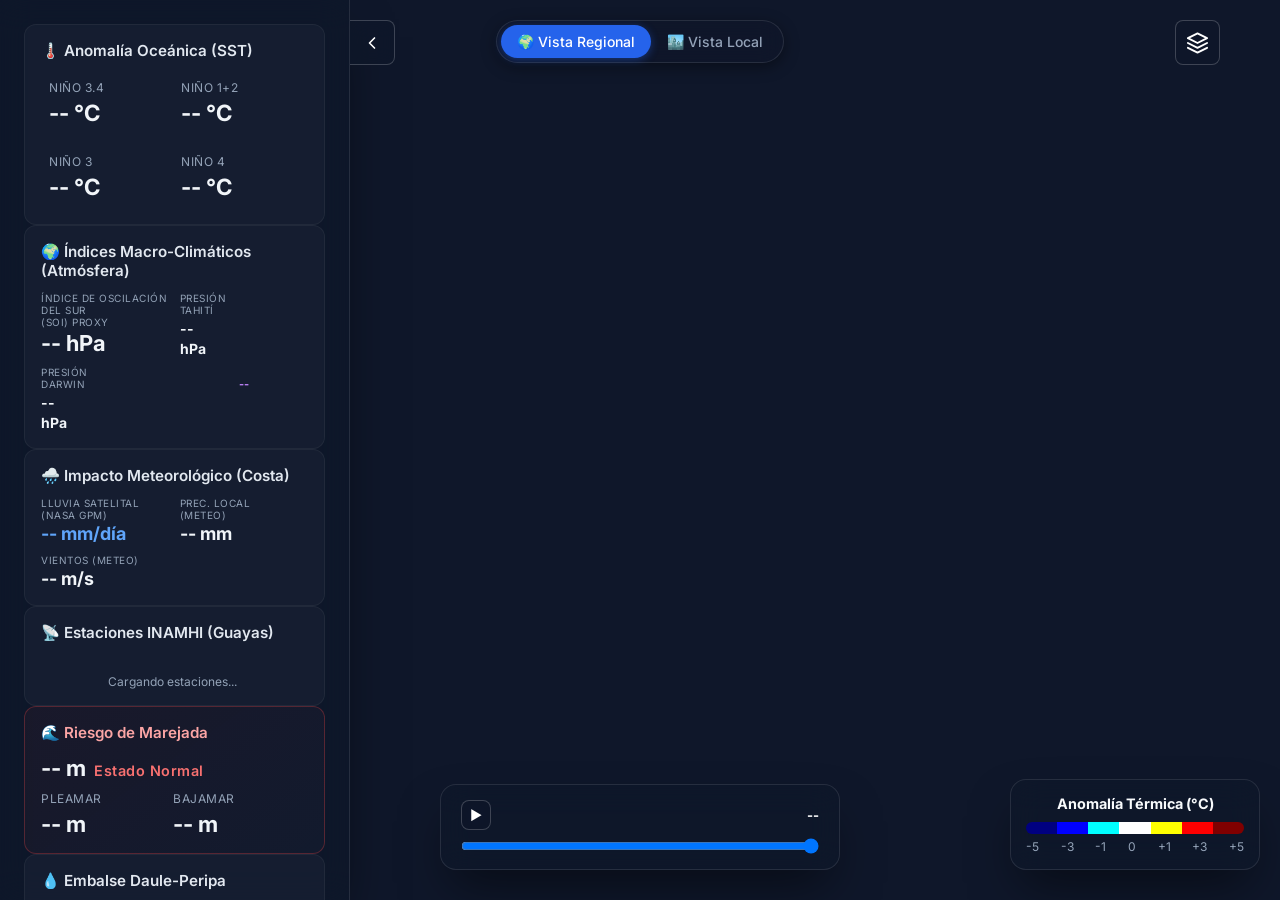
==== frontend/index.html @ af58d330 "feat: normalize REST endpoints, add spatial point-in-polygon filtering and expand parish coverage" ====
<!DOCTYPE html>
<html lang="es">

<head>
    <meta charset="UTF-8">
    <meta name="viewport" content="width=device-width, initial-scale=1.0">
    <title>Godzilla</title>
    <link rel="icon" type="image/png" href="icon.png">

    <!-- Todas las dependencias de CDN van con versión exacta y Subresource
         Integrity: sin `integrity` el navegador ejecuta lo que el CDN sirva,
         y `chart.js` sin versión traía la última publicada en cada carga. -->

    <!-- MapLibre GL JS CSS -->
    <link href="https://unpkg.com/maplibre-gl@3.6.2/dist/maplibre-gl.css" rel="stylesheet"
        integrity="sha384-p5cy4wHtKSqjnLUNjQ+8ffCwUp0vlLS+6lg1lc3qqXax2E1EmVCMCAimU+R0MOZH"
        crossorigin="anonymous" />

    <!-- Google Fonts -->
    <link href="https://fonts.googleapis.com/css2?family=Inter:wght@300;400;600;700&display=swap" rel="stylesheet">

    <!-- Chart.js -->
    <script src="https://cdn.jsdelivr.net/npm/chart.js@4.4.4/dist/chart.umd.min.js"
        integrity="sha384-NrKB+u6Ts6AtkIhwPixiKTzgSKNblyhlk0Sohlgar9UHUBzai/sgnNNWWd291xqt"
        crossorigin="anonymous"></script>

    <link rel="stylesheet" href="styles.css?v=19">
</head>

<body>
    <!-- (Eliminado Ticker de Alertas) -->

    <!-- Contenedor del Mapa -->
    <div id="map"></div>

    <!-- Menú de Capas -->
    <div id="layer-control" class="layer-control-container">
        <button id="toggle-layer-control-btn" class="btn-icon">
            <svg width="24" height="24" viewBox="0 0 24 24" fill="none" stroke="currentColor" stroke-width="2"
                stroke-linecap="round" stroke-linejoin="round">
                <polygon points="12 2 2 7 12 12 22 7 12 2"></polygon>
                <polyline points="2 12 12 17 22 12"></polyline>
                <polyline points="2 17 12 22 22 17"></polyline>
            </svg>
        </button>
        <div class="clearfix"></div>
        <div id="layer-control-content" class="layer-control-menu hidden">
            <h4 class="menu-title color-blue">Capas del Mapa</h4>
            <label class="menu-label"><input type="checkbox" id="toggle-thermal"> Mapa Térmico El Niño</label>
            <label class="menu-label"><input type="checkbox" id="toggle-sst" checked> Temperatura Mar (NASA)</label>
            <label class="menu-label"><input type="checkbox" id="toggle-owm-precip"> Precipitación (OWM)</label>
            <label class="menu-label"><input type="checkbox" id="toggle-owm-clouds"> Nubes (OWM)</label>
            <label class="menu-label"><input type="checkbox" id="toggle-buoys"> Boyas Oceánicas</label>
        </div>
    </div>

    <!-- Menú de Capas Locales -->
    <div id="local-layer-control" class="layer-control-container local-control hidden">
        <button id="toggle-local-layer-control-btn" class="btn-icon bg-slate-900">
            <svg width="24" height="24" viewBox="0 0 24 24" fill="none" stroke="currentColor" stroke-width="2"
                stroke-linecap="round" stroke-linejoin="round">
                <polygon points="12 2 2 7 12 12 22 7 12 2"></polygon>
                <polyline points="2 12 12 17 22 12"></polyline>
                <polyline points="2 17 12 22 22 17"></polyline>
            </svg>
        </button>
        <div class="clearfix"></div>
        <div id="local-layer-control-content" class="layer-control-menu hidden">
            <h4 class="menu-title color-green">Vulnerabilidad Guayaquil</h4>
            <div style="margin-bottom: 10px; font-size: 12px; color: #94a3b8;">
                Altitud: <span id="hover-elevation" style="font-weight: bold; color: white;">-- m s.n.m.</span>
            </div>
            <label class="menu-label"><input type="checkbox" id="toggle-base-map" checked> Mapa Base</label>
            <label class="menu-label"><input type="checkbox" id="toggle-riesgo-zonas" checked> 🔴 Zonas de
                Riesgo</label>

            <label class="menu-label"><input type="checkbox" id="toggle-sgr-events" checked> 🚨 Eventos Lluvias
                (SGR)</label>
            <label class="menu-label"><input type="checkbox" id="toggle-sgr-parroquias" checked> 🏛️ Parroquias Cantonales
                (INEC/GAD)</label>
            <label class="menu-label"><input type="checkbox" id="toggle-sgr-celestes" checked> 🟦 Sectores
                (SeguraEP)</label>
            <label class="menu-label"><input type="checkbox" id="toggle-seguraep-zonasegura" checked> 🟩 Zonas Seguras
                (SeguraEP)</label>
            <label class="menu-label"><input type="checkbox" id="toggle-sgr-zonasinundables" checked> 🌊 Zonas
                Inundables
                (SeguraEP)</label>
            <label class="menu-label"><input type="checkbox" id="toggle-sgr-viasinundables" checked> 🚗 Vías Inundables
                (SeguraEP)</label>
        </div>
    </div>

    <!-- Control de Vista Flotante (Pill) -->
    <div id="view-toggle-pill" class="view-toggle-container">
        <button id="btn-regional" class="view-toggle-btn active">🌍 Vista Regional</button>
        <button id="btn-local" class="view-toggle-btn">🏙️ Vista Local</button>
        <select id="select-parroquia" class="parroquia-select hidden" title="Enfocar Parroquia / Sector">
            <option value="">-- Enfocar Parroquia / Sector --</option>
            <optgroup label="🏙️ Parroquias Urbanas">
                <option value="TARQUI">📍 Tarqui (Urdesa / Sauces / Alborada)</option>
                <option value="FEBRES_CORDERO">📍 Febres Cordero (Suburbio / Batallón)</option>
                <option value="XIMENA">📍 Ximena (Guasmo / Pradera / Trinitaria)</option>
                <option value="PASCUALES">📍 Pascuales (Mucho Lote / Orquídeas)</option>
                <option value="CHONGON">📍 Chongón (Vía a la Costa)</option>
                <option value="CENTRO">📍 Centro (9 de Octubre / Puerto Santa Ana)</option>
                <option value="URDANETA">📍 Urdaneta</option>
                <option value="LETAMENDI">📍 Letamendi</option>
                <option value="GARCIA_MORENO">📍 García Moreno</option>
                <option value="CARBO">📍 Carbo (Concepción)</option>
                <option value="ROCAFUERTE">📍 Rocafuerte</option>
            </optgroup>
            <optgroup label="🌾 Parroquias Rurales">
                <option value="POSORJA">📍 Posorja (Puerto Pesquero)</option>
                <option value="PUNA">📍 Isla Puná</option>
                <option value="TENGUEL">📍 Tenguel</option>
                <option value="EL_MORRO">📍 El Morro</option>
                <option value="PROGRESO">📍 Progreso (Juan Gómez Rendón)</option>
            </optgroup>
            <optgroup label="🌐 Cuencas Adyacentes">
                <option value="SAMBORONDON">📍 Samborondón (Cuenca)</option>
                <option value="DAULE">📍 Daule (Cuenca Alta)</option>
            </optgroup>
        </select>
    </div>

    <!-- Botón para ocultar/mostrar sidebar -->
    <button id="btn-toggle-sidebar" class="btn-icon sidebar-toggle-btn" title="Ocultar/Mostrar Menú">
        <svg width="20" height="20" viewBox="0 0 24 24" fill="none" stroke="currentColor" stroke-width="2"
            stroke-linecap="round" stroke-linejoin="round">
            <polyline points="15 18 9 12 15 6"></polyline>
        </svg>
    </button>

    <!-- Leyenda de colores (SST) -->
    <div id="sst-legend" class="dashboard-panel">
        <h4>Anomalía Térmica (°C)</h4>
        <div class="legend-scale">
            <span style="background: #000080;"></span>
            <span style="background: #0000ff;"></span>
            <span style="background: #00ffff;"></span>
            <span style="background: #ffffff;"></span>
            <span style="background: #ffff00;"></span>
            <span style="background: #ff0000;"></span>
            <span style="background: #800000;"></span>
        </div>
        <div class="legend-labels">
            <span>-5</span>
            <span>-3</span>
            <span>-1</span>
            <span>0</span>
            <span>+1</span>
            <span>+3</span>
            <span>+5</span>
        </div>
    </div>

    <!-- Panel de Línea de Tiempo (Time-Lapse) -->
    <div id="time-lapse-panel" class="dashboard-panel">
        <div style="display: flex; justify-content: space-between; align-items: center; margin-bottom: 8px;">
            <button id="btn-play-time" class="btn-icon"
                style="padding: 6px; width:30px; height:30px; display:flex; align-items:center; justify-content:center;">▶</button>
            <span id="time-lapse-date"
                style="color:#fff; font-weight:bold; font-size:13px; margin-left: 10px;">--</span>
        </div>
        <input type="range" id="time-lapse-slider" min="-30" max="0" value="0" style="width: 100%; cursor:pointer;">
    </div>

    <!-- Sidebar lateral izquierdo con las tarjetas -->
    <div id="dashboard-sidebar" class="dashboard-panel dashboard-panel-scroll">
        <div id="tracker-cards">
            <!-- SST Card -->
            <section class="card" id="sst-card">
                <h3>🌡️ Anomalía Oceánica (SST)</h3>
                <div class="metrics">
                    <div class="metric w-45 p-2 rounded" id="block-nino34"
                        style="padding: 8px; border-radius: 8px; transition: background 0.3s;"><span class="label">Niño
                            3.4</span><span class="value" id="val-nino34">--
                            °C</span></div>
                    <div class="metric w-45 p-2 rounded" id="block-nino12"
                        style="padding: 8px; border-radius: 8px; transition: background 0.3s;"><span class="label">Niño
                            1+2</span><span class="value" id="val-nino12">--
                            °C</span></div>
                    <div class="metric w-45 p-2 rounded" id="block-nino3"
                        style="padding: 8px; border-radius: 8px; transition: background 0.3s;"><span class="label">Niño
                            3</span><span class="value" id="val-nino3">--
                            °C</span></div>
                    <div class="metric w-45 p-2 rounded" id="block-nino4"
                        style="padding: 8px; border-radius: 8px; transition: background 0.3s;"><span class="label">Niño
                            4</span><span class="value" id="val-nino4">--
                            °C</span></div>
                </div>
            </section>

            <!-- Macro-Climáticos Card -->
            <section class="card" id="macro-card">
                <h3>🌍 Índices Macro-Climáticos (Atmósfera)</h3>
                <div style="display: flex; justify-content: space-between; margin-top: 10px;">
                    <div style="width: 48%;">
                        <div style="margin-bottom: 10px;">
                            <span class="label"
                                style="font-size: 10px; line-height: 1.2; display: block; margin-bottom: 2px;">ÍNDICE DE
                                OSCILACIÓN DEL SUR<br>(SOI) PROXY</span>
                            <span class="value" id="val-soi" style="font-size: 22px; font-weight: bold;">-- hPa</span>
                        </div>
                        <div>
                            <span class="label"
                                style="font-size: 10px; line-height: 1.2; display: block; margin-bottom: 2px;">PRESIÓN<br>DARWIN</span>
                            <span class="value" id="val-darwin"
                                style="font-size: 14px; font-weight: bold;">--<br>hPa</span>
                        </div>
                    </div>
                    <div style="width: 48%;">
                        <div style="margin-bottom: 10px;">
                            <span class="label"
                                style="font-size: 10px; line-height: 1.2; display: block; margin-bottom: 2px;">PRESIÓN<br>TAHITÍ</span>
                            <span class="value" id="val-tahiti"
                                style="font-size: 14px; font-weight: bold;">--<br>hPa</span>
                        </div>
                        <div style="margin-top: 20px; text-align: center;">
                            <span id="val-enso-status"
                                style="color: #c084fc; font-weight: bold; font-size: 11px; line-height: 1.2; display: block; text-transform: uppercase;">--</span>
                        </div>
                    </div>
                </div>
            </section>

            <!-- Impacto Meteorológico Card -->
            <section class="card" id="meteo-card">
                <h3>🌧️ Impacto Meteorológico (Costa)</h3>
                <div style="display: flex; justify-content: space-between; margin-top: 10px;">
                    <div style="width: 48%;">
                        <div style="margin-bottom: 10px;">
                            <span class="label"
                                style="font-size: 10px; line-height: 1.2; display: block; margin-bottom: 2px;">LLUVIA
                                SATELITAL<br>(NASA GPM)</span>
                            <span class="value" id="val-gpm-rain"
                                style="font-size: 18px; font-weight: bold; color: #60a5fa;">-- mm/día</span>
                        </div>
                        <div>
                            <span class="label"
                                style="font-size: 10px; line-height: 1.2; display: block; margin-bottom: 2px;">VIENTOS
                                (METEO)</span>
                            <span class="value" id="val-meteo-wind" style="font-size: 18px; font-weight: bold;">--
                                m/s</span>
                        </div>
                    </div>
                    <div style="width: 48%;">
                        <div style="margin-bottom: 10px;">
                            <span class="label"
                                style="font-size: 10px; line-height: 1.2; display: block; margin-bottom: 2px;">PREC.
                                LOCAL<br>(METEO)</span>
                            <span class="value" id="val-meteo-rain" style="font-size: 18px; font-weight: bold;">--
                                mm</span>
                        </div>
                        <div style="margin-top: 10px;">
                            <!-- <span class="label" style="font-size: 10px; line-height: 1.2; display: block; margin-bottom: 2px; border-top: 1px solid rgba(255,255,255,0.1); padding-top: 5px;">ESTACIÓN INAMHI<br>(GYE)</span> -->
                            <!-- <span id="val-inamhi-rain"
                                style="color: #f87171; font-weight: bold; font-size: 14px; display: block;">--
                                mm/24h</span> -->
                        </div>
                    </div>
                </div>
            </section>

            <!-- Estaciones INAMHI Card -->
            <section class="card" id="inamhi-card">
                <h3>📡 Estaciones INAMHI (Guayas)</h3>
                <div id="inamhi-list"
                    style="margin-top: 10px; max-height: 150px; overflow-y: auto; padding-right: 5px;">
                    <div style="text-align: center; color: #94a3b8; font-size: 12px; margin-top: 20px;">Cargando
                        estaciones...</div>
                </div>
            </section>

            <!-- Mareas Card -->
            <section class="card alert" id="tide-card">
                <h3>🌊 Riesgo de Marejada</h3>
                <div class="metric-single">
                    <span class="value" id="val-surge">-- m</span>
                    <span class="label" id="val-surge-desc">Estado Normal</span>
                </div>
                <div class="metrics mt-2">
                    <div class="metric w-45"><span class="label">Pleamar</span><span class="value text-sm"
                            id="val-pleamar">-- m</span></div>
                    <div class="metric w-45"><span class="label">Bajamar</span><span class="value text-sm"
                            id="val-bajamar">-- m</span></div>
                </div>
            </section>

            <!-- Embalse Card (Mejora 3) -->
            <section class="card" id="embalse-card">
                <h3>💧 Embalse Daule-Peripa</h3>
                <div class="metrics">
                    <div class="metric w-45"><span class="label">Cota Actual</span><span class="value text-sm"
                            id="val-cota-embalse">--</span></div>
                    <div class="metric w-45"><span class="label">Nivel Máx.</span><span class="value text-sm"
                            id="val-nivel-max-embalse">--</span></div>
                </div>
                <div id="embalse-alert" class="mt-2 text-sm font-bold"></div>
            </section>

        </div>

        <!-- Tarjetas Locales (Visibles solo en Vista Local) -->
        <div id="local-cards" class="hidden">


            <!-- Gauge de Riesgo Global (Mejora 5) -->
            <section class="card text-center" id="global-risk-card">
                <h3>Nivel de Riesgo (Guayaquil)</h3>
                <div class="gauge-container">
                    <canvas id="globalRiskGauge"></canvas>
                </div>
                <p id="global-risk-text" class="font-bold mt-2">Calculando...</p>
            </section>


            <!-- Pronostico INAMHI Card -->
            <section class="card" id="pronostico-card">
                <h3>🌤️ Pronóstico INAMHI (Guayaquil)</h3>
                <div style="display: flex; justify-content: space-between; margin-top: 10px;">
                    <div style="width: 48%;">
                        <div style="margin-bottom: 10px;">
                            <span class="label"
                                style="font-size: 10px; line-height: 1.2; display: block; margin-bottom: 2px;">TEMP. MÍN
                                / MÁX</span>
                            <span class="value" id="val-inamhi-temp"
                                style="font-size: 18px; font-weight: bold; color: #fbbf24;">-- / -- °C</span>
                        </div>
                        <div>
                            <span class="label"
                                style="font-size: 10px; line-height: 1.2; display: block; margin-bottom: 2px;">RADIACIÓN
                                UV</span>
                            <span class="value" id="val-inamhi-uv" style="font-size: 18px; font-weight: bold;">--</span>
                        </div>
                    </div>
                    <div style="width: 48%;">
                        <div style="margin-bottom: 10px; display: flex; align-items: center; gap: 8px;">
                            <img id="val-inamhi-icon" src="" alt="icon"
                                style="width: 32px; height: 32px; display: none;">
                            <div>
                                <span class="label"
                                    style="font-size: 10px; line-height: 1.2; display: block; margin-bottom: 2px;">CONDICIÓN
                                    (Tarde)</span>
                                <span class="value" id="val-inamhi-cond"
                                    style="font-size: 12px; font-weight: bold;">--</span>
                            </div>
                        </div>
                        <div style="margin-top: 10px;">
                            <span class="label"
                                style="font-size: 10px; line-height: 1.2; display: block; margin-bottom: 2px;">LLUVIA
                                ESPERADA</span>
                            <span id="val-inamhi-lluvia"
                                style="font-weight: bold; font-size: 14px; display: block;">--</span>
                        </div>
                    </div>
                </div>
            </section>

            <!-- Hidrología y Flujo de Cuenca Card -->
            <section class="card" id="hidrologia-card">
                <h3>🌊 Hidrología & Flujo de Cuenca</h3>
                <div style="display: flex; justify-content: space-between; margin-top: 10px;">
                    <div style="width: 48%;">
                        <div style="margin-bottom: 10px;">
                            <span class="label" style="font-size: 10px; line-height: 1.2; display: block; margin-bottom: 2px;">CAUDAL RÍO GUAYAS<br>(GEOGLOWS)</span>
                            <span class="value" id="val-caudal-rio" style="font-size: 18px; font-weight: bold; color: #38bdf8;">-- m³/s</span>
                        </div>
                        <div>
                            <span class="label" style="font-size: 10px; line-height: 1.2; display: block; margin-bottom: 2px;">ESTADO FLUVIAL</span>
                            <span id="val-caudal-estado" style="font-size: 11px; font-weight: bold; color: #4ade80;">Normal</span>
                        </div>
                    </div>
                    <div style="width: 48%;">
                        <div style="margin-bottom: 10px;">
                            <span class="label" style="font-size: 10px; line-height: 1.2; display: block; margin-bottom: 2px;">MAREA REAL (IOC)<br>ESTACIÓN GYER</span>
                            <span class="value" id="val-marea-ioc" style="font-size: 18px; font-weight: bold; color: #60a5fa;">-- m</span>
                        </div>
                        <div>
                            <span class="label" style="font-size: 10px; line-height: 1.2; display: block; margin-bottom: 2px;">ANOMALÍA ESTUARINE</span>
                            <span id="val-anomalia-marea" style="font-size: 11px; font-weight: bold; color: #facc15;">-- m vs teórica</span>
                        </div>
                    </div>
                </div>
            </section>




            <!-- Panel de Simulación (Escenario Combinado) -->
            <section class="card" id="simulador-card"
                style="border: 1px solid #38bdf8; background: rgba(15, 23, 42, 0.9);">
                <h3 style="color:#38bdf8; margin-bottom:10px;">⚙️ Simulador (What-If)</h3>
                <div style="margin-top:10px;">
                    <label style="font-size:12px; font-weight:bold;">Lluvia Acum. 24h: <span id="sim-rain-val"
                            style="color:#38bdf8;">0</span> mm</label>
                    <input type="range" id="sim-rain" min="0" max="200" value="0"
                        style="width:100%; accent-color: #38bdf8;">
                </div>
                <div style="margin-top:10px;">
                    <label style="font-size:12px; font-weight:bold;">Nivel Marea: <span id="sim-tide-val"
                            style="color:#38bdf8;">0</span> m</label>
                    <input type="range" id="sim-tide" min="0" max="5" step="0.1" value="0"
                        style="width:100%; accent-color: #38bdf8;">
                </div>
                <!-- CELEC publica la COTA del embalse (msnm), no el caudal de
                     descarga: el simulador usa la misma magnitud que el índice. -->
                <div style="margin-top:10px;">
                    <label style="font-size:12px; font-weight:bold;">Cota Embalse: <span id="sim-dam-val"
                            style="color:#38bdf8;">70</span> msnm</label>
                    <input type="range" id="sim-dam" min="60" max="95" step="0.5" value="70"
                        style="width:100%; accent-color: #38bdf8;">
                </div>
                <button id="btn-simular"
                    style="margin-top:15px; width:100%; padding:8px; background:#38bdf8; color:#0f172a; border:none; border-radius:4px; font-weight:bold; cursor:pointer; transition: 0.2s;">⚡
                    Proyectar Impacto Manual</button>
                <button id="btn-simular-historico"
                    style="margin-top:5px; width:100%; padding:8px; background:#ef4444; color:#ffffff; border:none; border-radius:4px; font-weight:bold; cursor:pointer; transition: 0.2s;">🔥
                    Simular El Niño 1997/98</button>
                <button id="btn-reset-sim"
                    style="margin-top:5px; width:100%; padding:8px; background:transparent; color:#94a3b8; border:1px solid #475569; border-radius:4px; font-size:11px; cursor:pointer; transition: 0.2s;">🔄
                    Volver a Tiempo Real</button>
            </section>
        </div> <!-- Fin de local-cards -->
    </div> <!-- Fin de dashboard-sidebar -->

    <!-- Panel Flotante Inferior Derecho: Eventos de Lluvia Históricos por Parroquia -->
    <div id="parroquia-events-panel" class="dashboard-panel floating-bottom-right hidden">
        <div class="panel-header-events">
            <div style="display:flex; align-items:center; gap:8px;">
                <span style="font-size:18px;">🌧️</span>
                <div>
                    <h4 id="panel-parroquia-title" style="margin:0; font-size:14px; color:#f8fafc; font-weight:700;">Eventos de Lluvia Históricos</h4>
                    <span id="panel-parroquia-subtitle" style="font-size:11px; color:#94a3b8;">Selecciona una parroquia para consultar</span>
                </div>
            </div>
            <button id="btn-close-events-panel" class="btn-icon" style="background:transparent; border:none; color:#94a3b8; font-size:18px; cursor:pointer;">&times;</button>
        </div>
        <div class="panel-stats-grid" style="display:grid; grid-template-columns:1fr 1fr; gap:8px; margin:10px 0;">
            <div class="stat-box" style="background:rgba(30,41,59,0.7); padding:8px; border-radius:6px; border:1px solid rgba(255,255,255,0.08); text-align:center;">
                <span style="font-size:10px; color:#94a3b8; display:block;">INCIDENTES REGISTRADOS</span>
                <strong id="panel-event-count" style="font-size:16px; color:#f97316;">0</strong>
            </div>
            <div class="stat-box" style="background:rgba(30,41,59,0.7); padding:8px; border-radius:6px; border:1px solid rgba(255,255,255,0.08); text-align:center;">
                <span style="font-size:10px; color:#94a3b8; display:block;">PERSONAS AFECTADAS</span>
                <strong id="panel-affected-count" style="font-size:16px; color:#ef4444;">0</strong>
            </div>
        </div>
        <div id="panel-events-list" class="events-scroll-container">
            <div class="empty-state" style="color:#64748b; font-size:12px; text-align:center; padding:15px 0;">Sin eventos registrados para este sector.</div>
        </div>
    </div>

    <!-- Modal para Gráficos Históricos (Mejora 2) -->
    <div id="chart-modal" class="modal hidden">
        <div class="modal-content">
            <div class="modal-header">
                <h3 id="chart-modal-title">Histórico de Riesgo</h3>
                <button id="close-modal-btn" class="close-btn">&times;</button>
            </div>
            <div class="modal-body">
                <canvas id="historyChart"></canvas>
            </div>
        </div>
    </div>

    <script src="https://unpkg.com/maplibre-gl@3.6.2/dist/maplibre-gl.js"
        integrity="sha384-3WUbXI7T+/GIrWP/5MDMjhzLyHQ+0utF3PnJ7ozD7UeN1/bbZ96Hk+Vvd024VYfW"
        crossorigin="anonymous"></script>
    <!-- cdn.tailwindcss.com eliminado: es un build de desarrollo que compila en
         el navegador y del que este dashboard solo usaba `p-2` y `rounded`.
         Ambas están ahora en styles.css. -->
    <script src="https://cdn.jsdelivr.net/npm/@turf/turf@6.5.0/turf.min.js"
        integrity="sha384-82q0nm29xZzIo5BMtDYnh2/NxeO6FoaK1S/0nF84w3cEsqbBfun3JdMyDVYWfVY5"
        crossorigin="anonymous"></script>
    <script type="module" src="js/main.js?v=15"></script>
</body>

</html>
---- frontend/styles.css ----
/* Reset y Fuentes */
* {
    margin: 0;
    padding: 0;
    box-sizing: border-box;
    font-family: 'Inter', sans-serif;
}

body, html {
    width: 100%;
    height: 100%;
    overflow: hidden;
    background-color: #0f172a;
    color: #f8fafc;
}

/* Utilities */
.hidden { display: none !important; }
.clearfix { clear: both; }
.mt-2 { margin-top: 8px; }
.mb-2 { margin-bottom: 8px; }
.text-sm { font-size: 0.85rem; }
.text-center { text-align: center; }
.font-bold { font-weight: bold; }
.w-45 { width: 45%; }
.metric-full-width { width: 100%; margin-top: 10px; border-top: 1px solid rgba(255,255,255,0.1); padding-top: 10px; }
.color-blue { color: #3b82f6; }
.color-green { color: #4ade80; }
.text-highlight-purple { font-size: 1.1rem; color: #a78bfa; }
.bg-slate-900 { background: rgba(30,41,59,0.9) !important; }

/* Map */
#map {
    position: absolute;
    top: 0;
    left: 0;
    width: 100%;
    height: 100%;
    z-index: 1;
}

/* Layer Controls */
.layer-control-container {
    position: absolute;
    right: 60px;
    z-index: 1000;
    text-align: right;
}
#layer-control { top: 20px; }
#local-layer-control { top: 20px; }

.btn-icon {
    background: rgba(15,23,42,0.85);
    border: 1px solid rgba(255,255,255,0.2);
    color: white;
    padding: 10px;
    border-radius: 8px;
    cursor: pointer;
    backdrop-filter: blur(10px);
    display: flex;
    align-items: center;
    justify-content: center;
    width: 45px;
    height: 45px;
    float: right;
    transition: 0.3s;
}

.layer-control-menu {
    background: rgba(15,23,42,0.85);
    backdrop-filter: blur(10px);
    padding: 15px;
    border-radius: 8px;
    color: white;
    border: 1px solid rgba(255,255,255,0.2);
    font-size: 13px;
    margin-top: 10px;
    text-align: left;
    width: 250px;
}

.menu-title { margin-top: 0; margin-bottom: 10px; }
.menu-label { display: block; margin-bottom: 5px; cursor: pointer; }
.menu-divider { border: 0; border-top: 1px solid rgba(255,255,255,0.2); margin: 8px 0; }

/* View Toggle Pill (Minimalist Header) */
.view-toggle-container {
    position: absolute;
    top: 20px;
    left: 50%;
    transform: translateX(-50%);
    z-index: 1000;
    display: flex;
    background: rgba(15, 23, 42, 0.6);
    backdrop-filter: blur(12px);
    -webkit-backdrop-filter: blur(12px);
    border: 1px solid rgba(255, 255, 255, 0.1);
    border-radius: 30px;
    padding: 4px;
    box-shadow: 0 4px 15px rgba(0, 0, 0, 0.4);
}

.view-toggle-btn {
    background: transparent;
    border: none;
    color: #94a3b8;
    padding: 8px 16px;
    font-size: 14px;
    font-weight: 500;
    border-radius: 20px;
    cursor: pointer;
    transition: all 0.3s ease;
}

.view-toggle-btn:hover {
    color: #e2e8f0;
}

.view-toggle-btn.active {
    background: #2563eb;
    color: white;
    box-shadow: 0 2px 8px rgba(37, 99, 235, 0.4);
}

#dashboard-sidebar {
    position: absolute;
    top: 0;
    left: 0;
    width: 350px;
    height: 100vh;
    z-index: 1000;
    border-radius: 0;
    border-top: none;
    border-left: none;
    border-bottom: none;
    transition: transform 0.3s ease;
}

#dashboard-sidebar.collapsed {
    transform: translateX(-100%);
}

.sidebar-toggle-btn {
    position: absolute;
    top: 20px;
    left: 350px; /* Ancho del sidebar */
    z-index: 1001;
    transition: left 0.3s ease;
    border-radius: 0 8px 8px 0;
    border-left: none;
}
.sidebar-toggle-btn.collapsed {
    left: 0;
}
.sidebar-toggle-btn svg {
    transition: transform 0.3s ease;
}
.sidebar-toggle-btn.collapsed svg {
    transform: rotate(180deg);
}

.dashboard-panel {
    background: rgba(15, 23, 42, 0.65);
    backdrop-filter: blur(16px);
    -webkit-backdrop-filter: blur(16px);
    border: 1px solid rgba(255, 255, 255, 0.1);
    border-radius: 16px;
    padding: 24px;
    box-shadow: 0 25px 50px -12px rgba(0, 0, 0, 0.5);
}

.dashboard-panel-scroll {
    max-height: 100vh;
    overflow-y: auto;
}

.dashboard-panel-scroll::-webkit-scrollbar { width: 6px; }
.dashboard-panel-scroll::-webkit-scrollbar-track { background: transparent; }
.dashboard-panel-scroll::-webkit-scrollbar-thumb { background: rgba(255, 255, 255, 0.2); border-radius: 10px; }

header {
    text-align: center;
}

/* Legend */
#sst-legend {
    position: absolute;
    bottom: 30px;
    right: 20px;
    width: 250px;
    z-index: 1000;
    padding: 15px;
}
#sst-legend h4 {
    margin: 0 0 10px 0;
    font-size: 0.9rem;
    text-align: center;
    color: #f8fafc;
}
.legend-scale {
    display: flex;
    height: 12px;
    border-radius: 6px;
    overflow: hidden;
    margin-bottom: 5px;
}
.legend-scale span {
    flex: 1;
}
.legend-labels {
    display: flex;
    justify-content: space-between;
    font-size: 0.75rem;
    color: #94a3b8;
}

#time-lapse-panel {
    position: absolute;
    bottom: 30px;
    left: 50%;
    transform: translateX(-50%);
    width: 400px;
    z-index: 1000;
    padding: 15px 20px;
    display: flex;
    flex-direction: column;
}

header h1 {
    font-size: 1.5rem;
    font-weight: 700;
    background: linear-gradient(90deg, #38bdf8, #818cf8);
    -webkit-background-clip: text;
    -webkit-text-fill-color: transparent;
    margin-bottom: 4px;
}
header p { font-size: 0.85rem; color: #94a3b8; }

.dashboard-actions {
    margin-top: 15px;
    display: flex;
    gap: 10px;
}
.btn-primary {
    flex: 1; padding: 8px; background: #3b82f6; border: none; border-radius: 4px; color: white; cursor: pointer; font-weight: bold;
}
.btn-secondary {
    flex: 1; padding: 8px; background: #1e293b; border: 1px solid #334155; border-radius: 4px; color: white; cursor: pointer;
}

.card {
    background: rgba(255, 255, 255, 0.03);
    border: 1px solid rgba(255, 255, 255, 0.05);
    border-radius: 12px;
    padding: 16px;
    transition: transform 0.2s ease, background 0.2s ease;
}
.card:hover { background: rgba(255, 255, 255, 0.06); transform: translateY(-2px); }
.card h3 { font-size: 0.95rem; font-weight: 600; color: #e2e8f0; margin-bottom: 12px; }

.metrics { display: flex; flex-wrap: wrap; gap: 12px; }
.metric { display: flex; flex-direction: column; }
.metric-single { display: flex; align-items: baseline; gap: 8px; margin-top: 8px; }
.label { font-size: 0.75rem; color: #94a3b8; text-transform: uppercase; letter-spacing: 0.5px; margin-bottom: 4px; }
.value { font-size: 1.4rem; font-weight: 700; color: #f1f5f9; }

.card.alert { border-color: rgba(239, 68, 68, 0.3); background: linear-gradient(145deg, rgba(239, 68, 68, 0.05), rgba(255, 255, 255, 0.02)); }
.card.alert h3 { color: #fca5a5; }
#val-surge-desc { font-size: 0.9rem; color: #f87171; font-weight: 600; text-transform: none; }

/* Ticker Alertas */
.alert-ticker {
    position: absolute;
    top: 0; left: 0; width: 100%; height: 35px;
    background: #ea580c; color: white;
    z-index: 2000;
    overflow: hidden;
    display: flex; align-items: center;
    box-shadow: 0 2px 10px rgba(0,0,0,0.5);
}
.ticker-wrap { width: 100%; white-space: nowrap; }
.ticker-content {
    display: inline-block;
    padding-left: 100%;
    animation: ticker 25s linear infinite;
}
.ticker-item {
    display: inline-block;
    margin-right: 50px;
    font-size: 0.9rem;
    font-weight: 600;
}
.ticker-item a { color: white; text-decoration: underline; }
@keyframes ticker {
    0% { transform: translate3d(0, 0, 0); }
    100% { transform: translate3d(-100%, 0, 0); }
}

/* Modal Historico */
.modal {
    position: fixed; top: 0; left: 0; width: 100%; height: 100%;
    background: rgba(0,0,0,0.6); z-index: 3000;
    display: flex; align-items: center; justify-content: center;
    backdrop-filter: blur(5px);
}
.modal-content {
    background: #1e293b; padding: 20px; border-radius: 12px;
    width: 600px; max-width: 90%; border: 1px solid rgba(255,255,255,0.1);
}
.modal-header { display: flex; justify-content: space-between; margin-bottom: 15px; }
.close-btn { background: none; border: none; color: white; font-size: 1.5rem; cursor: pointer; }
.modal-body { width: 100%; height: 300px; }

/* Gauge */
.gauge-container { position: relative; width: 100%; height: 120px; display: flex; justify-content: center; }

/* Únicas dos utilidades que aportaba el CDN de Tailwind, ahora locales.
   Ver el comentario en index.html sobre por qué se eliminó ese <script>. */
.p-2 { padding: 0.5rem; }
.rounded { border-radius: 0.25rem; }

/* Parroquia Selector Dropdown */
.parroquia-select {
    background: rgba(15, 23, 42, 0.9);
    color: #38bdf8;
    border: 1px solid rgba(56, 189, 248, 0.4);
    border-radius: 20px;
    padding: 6px 12px;
    font-size: 11px;
    font-weight: bold;
    outline: none;
    cursor: pointer;
    backdrop-filter: blur(8px);
    transition: all 0.2s ease;
}
.parroquia-select:hover, .parroquia-select:focus {
    background: #1e293b;
    border-color: #38bdf8;
    box-shadow: 0 0 10px rgba(56, 189, 248, 0.3);
}
.parroquia-select option {
    background: #0f172a;
    color: #f8fafc;
}

/* Incident Items */
.sgr-incident-item {
    border-bottom: 1px solid rgba(255, 255, 255, 0.08);
    padding: 6px 0;
}
.sgr-incident-item:last-child {
    border-bottom: none;
}

/* Floating Bottom Right Events Panel */
.floating-bottom-right {
    position: absolute;
    bottom: 25px;
    right: 25px;
    width: 330px;
    max-height: 420px;
    z-index: 1000;
    background: rgba(15, 23, 42, 0.88) !important;
    border: 1px solid rgba(56, 189, 248, 0.25) !important;
    border-radius: 12px !important;
    padding: 14px !important;
    box-shadow: 0 10px 25px -5px rgba(0, 0, 0, 0.5), 0 0 15px rgba(56, 189, 248, 0.15);
    backdrop-filter: blur(12px);
    transition: transform 0.3s ease, opacity 0.3s ease;
}
.floating-bottom-right.hidden {
    display: none !important;
}
.panel-header-events {
    display: flex;
    justify-content: space-between;
    align-items: center;
    border-bottom: 1px solid rgba(255, 255, 255, 0.1);
    padding-bottom: 8px;
}
.events-scroll-container {
    max-height: 250px;
    overflow-y: auto;
    padding-right: 4px;
}
.events-scroll-container::-webkit-scrollbar {
    width: 4px;
}
.events-scroll-container::-webkit-scrollbar-thumb {
    background: rgba(56, 189, 248, 0.4);
    border-radius: 4px;
}
.event-card-item {
    background: rgba(30, 41, 59, 0.6);
    border: 1px solid rgba(255, 255, 255, 0.06);
    border-left: 3px solid #f97316;
    border-radius: 6px;
    padding: 8px 10px;
    margin-bottom: 8px;
    font-size: 11px;
}
.event-card-item .event-date {
    font-size: 10px;
    color: #38bdf8;
    font-weight: bold;
}
.event-card-item .event-title {
    color: #f8fafc;
    font-weight: 600;
    margin: 2px 0;
}
.event-card-item .event-desc {
    color: #cbd5e1;
    font-size: 10.5px;
    line-height: 1.3;
}
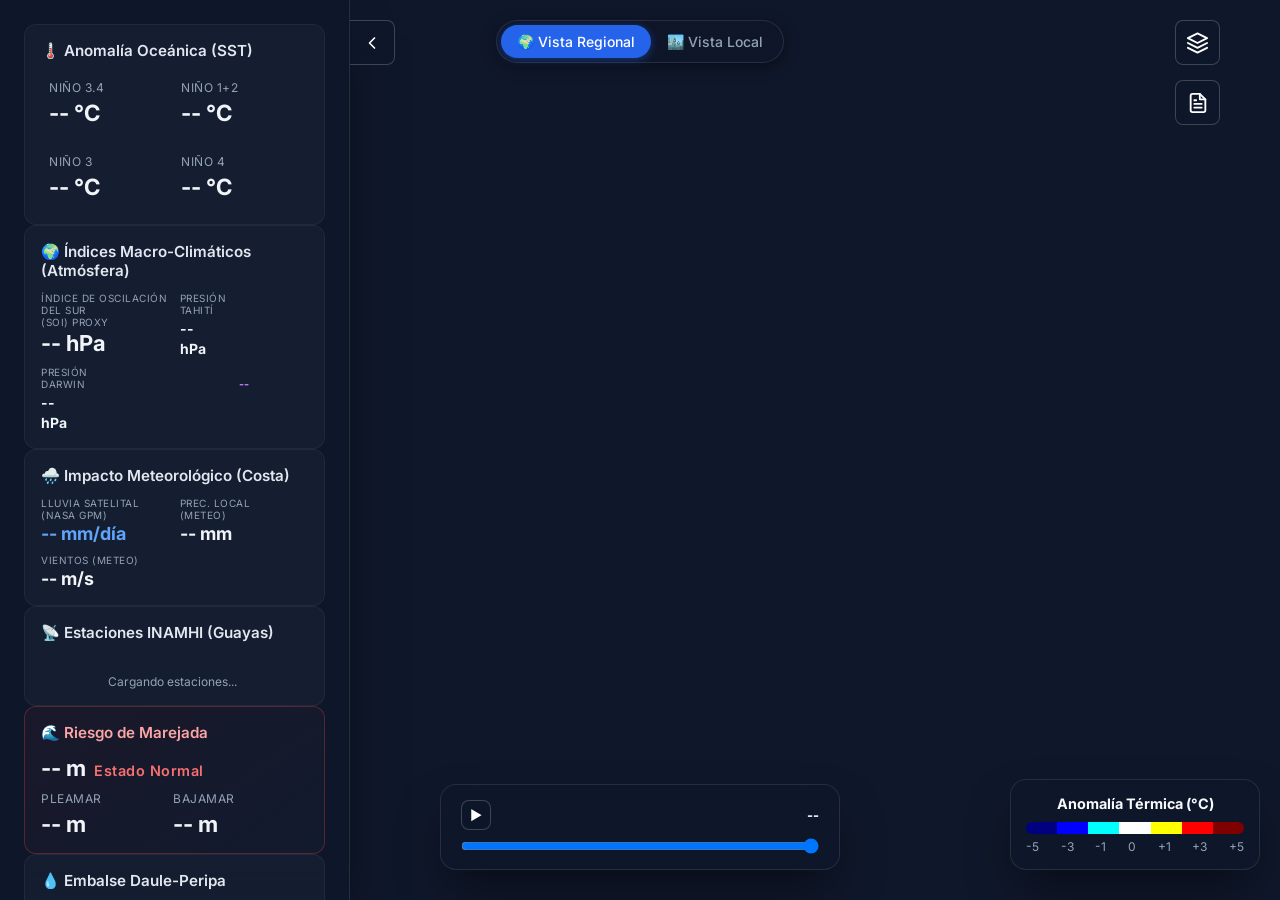
==== commit 74af8f87: "feat: subir logs de producers a HDFS y auditarlos desde la API/dashboard Los logs de cada producer s" ====
--- a/frontend/index.html
+++ b/frontend/index.html
@@ -24,7 +24,7 @@
         integrity="sha384-NrKB+u6Ts6AtkIhwPixiKTzgSKNblyhlk0Sohlgar9UHUBzai/sgnNNWWd291xqt"
         crossorigin="anonymous"></script>
 
-    <link rel="stylesheet" href="styles.css?v=19">
+    <link rel="stylesheet" href="styles.css?v=20">
 </head>
 
 <body>
@@ -87,6 +87,50 @@
                 (SeguraEP)</label>
             <label class="menu-label"><input type="checkbox" id="toggle-sgr-viasinundables" checked> 🚗 Vías Inundables
                 (SeguraEP)</label>
+        </div>
+    </div>
+
+    <!-- Auditoría de Logs de Producers -->
+    <div id="logs-panel-toggle" class="layer-control-container">
+        <button id="toggle-logs-panel-btn" class="btn-icon" title="Auditoría de Logs">
+            <svg width="22" height="22" viewBox="0 0 24 24" fill="none" stroke="currentColor" stroke-width="2"
+                stroke-linecap="round" stroke-linejoin="round">
+                <path d="M14 2H6a2 2 0 0 0-2 2v16a2 2 0 0 0 2 2h12a2 2 0 0 0 2-2V8z"></path>
+                <polyline points="14 2 14 8 20 8"></polyline>
+                <line x1="16" y1="13" x2="8" y2="13"></line>
+                <line x1="16" y1="17" x2="8" y2="17"></line>
+                <line x1="10" y1="9" x2="8" y2="9"></line>
+            </svg>
+        </button>
+    </div>
+
+    <!-- Panel de Auditoría de Logs de Producers -->
+    <div id="logs-audit-panel" class="dashboard-panel logs-audit-panel hidden">
+        <div class="panel-header-events">
+            <div style="display:flex; align-items:center; gap:8px;">
+                <span style="font-size:18px;">🧾</span>
+                <div>
+                    <h4 style="margin:0; font-size:14px; color:#f8fafc; font-weight:700;">Auditoría de Logs</h4>
+                    <span style="font-size:11px; color:#94a3b8;">Logs de producers archivados en HDFS</span>
+                </div>
+            </div>
+            <button id="btn-close-logs-panel" class="btn-icon"
+                style="background:transparent; border:none; color:#94a3b8; font-size:18px; cursor:pointer; width:auto; height:auto; padding:0;">&times;</button>
+        </div>
+        <div class="logs-filters">
+            <select id="logs-select-producer" class="parroquia-select">
+                <option value="">-- Producer --</option>
+            </select>
+            <select id="logs-select-nivel" class="parroquia-select">
+                <option value="">Todos los niveles</option>
+                <option value="ERROR">ERROR</option>
+                <option value="WARNING">WARNING</option>
+                <option value="INFO">INFO</option>
+            </select>
+        </div>
+        <div id="logs-audit-list" class="events-scroll-container">
+            <div class="empty-state" style="color:#64748b; font-size:12px; text-align:center; padding:15px 0;">
+                Selecciona un producer para ver sus logs.</div>
         </div>
     </div>
 
@@ -473,7 +517,7 @@
     <script src="https://cdn.jsdelivr.net/npm/@turf/turf@6.5.0/turf.min.js"
         integrity="sha384-82q0nm29xZzIo5BMtDYnh2/NxeO6FoaK1S/0nF84w3cEsqbBfun3JdMyDVYWfVY5"
         crossorigin="anonymous"></script>
-    <script type="module" src="js/main.js?v=15"></script>
+    <script type="module" src="js/main.js?v=20"></script>
 </body>
 
 </html>
--- a/frontend/styles.css
+++ b/frontend/styles.css
@@ -415,4 +415,33 @@
     line-height: 1.3;
 }
 
-
+/* Auditoría de Logs de Producers */
+#logs-panel-toggle { top: 80px; }
+
+.logs-audit-panel {
+    position: absolute;
+    top: 130px;
+    right: 60px;
+    width: 340px;
+    max-height: 480px;
+    z-index: 1000;
+    padding: 14px;
+    overflow: hidden;
+    display: flex;
+    flex-direction: column;
+}
+.logs-filters {
+    display: flex;
+    gap: 8px;
+    margin: 10px 0;
+}
+.logs-filters select {
+    flex: 1;
+    min-width: 0;
+}
+
+.event-card-item.nivel-error { border-left-color: #ef4444; }
+.event-card-item.nivel-warning { border-left-color: #f59e0b; }
+.event-card-item.nivel-info { border-left-color: #4ade80; }
+
+
